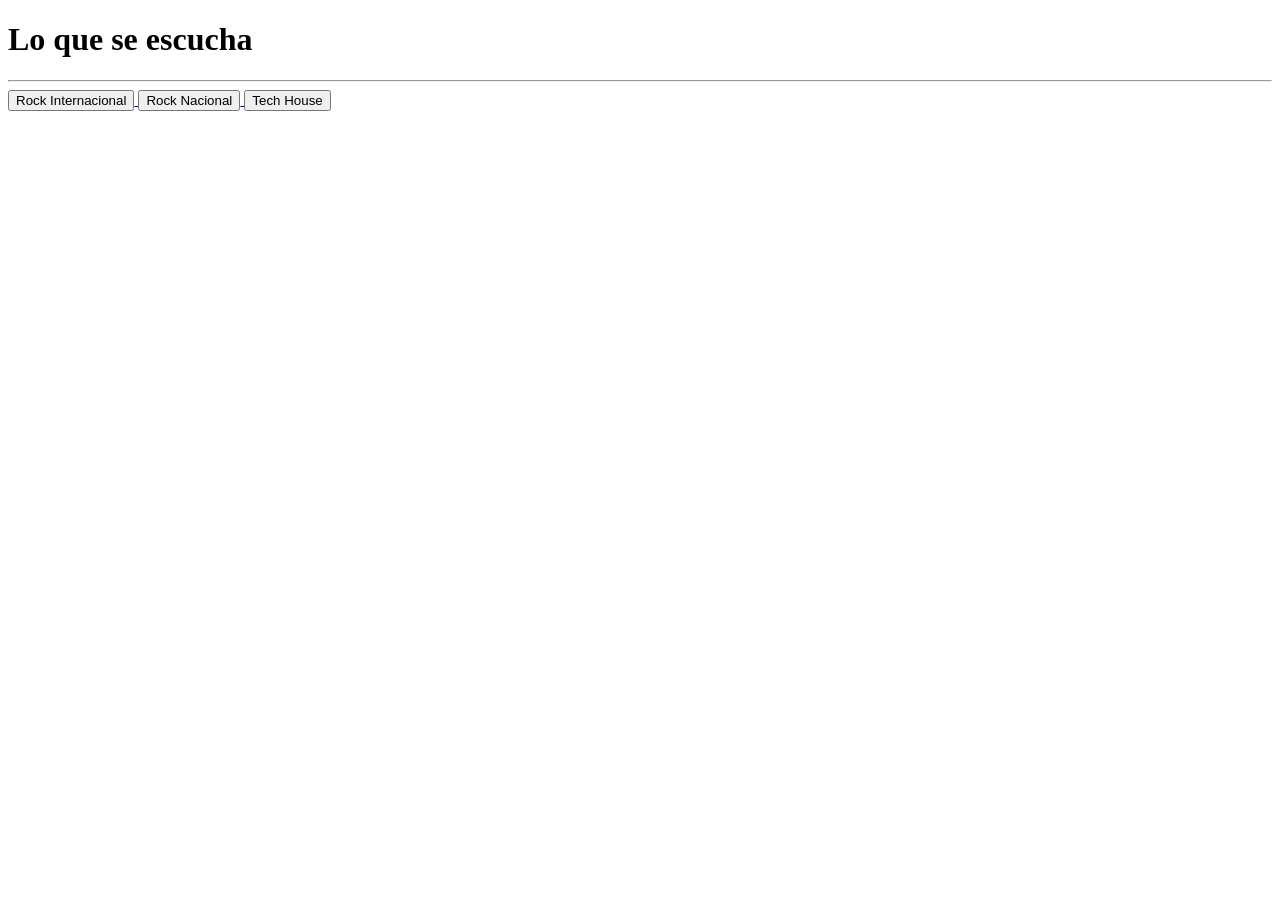
==== index.html @ 46b7289c "commit" ====
<!DOCTYPE html>
<html lang="en">
<head>
    <meta charset="UTF-8">
    <meta name="viewport" content="width=device-width, initial-scale=1.0">
    <title>Document</title>
    <meta name="description" content="“Lo que se escucha” es una página web dedicada a la música y las tendencias musicales más populares. El sitio presenta dos listas principales: una con las canciones más escuchadas de toda la historia y otra con los temas más reproducidos durante el último mes. Su diseño moderno y dinámico permite a los usuarios descubrir éxitos musicales, comparar tendencias y explorar los temas que marcaron diferentes épocas. Es una plataforma ideal para amantes de la música que quieren mantenerse al día con los hits actuales y recordar las canciones más icónicas de todos los tiempos.">
    <meta name="Author" content="Mateo Stuardi">
    <meta name="keywords" content="música, canciones, hits, tendencias musicales, top canciones, canciones populares, streaming musical, éxitos musicales, ranking musical, música del mes, canciones históricas, artistas populares, playlists, novedades musicales, lo más escuchado">
</head>
<body>
    <header>
     <h1>
          Lo que se escucha
    </h1>
    </header>
    <hr>
    <main>
        <section>
      <a href="Rock Internacional.html">
    <button>Rock Internacional</button>
</a>

<a href=".html">
    <button>Rock Nacional</button>
</a>
<a href=".html">
    <button>Tech House</button>
</a>

        </section>
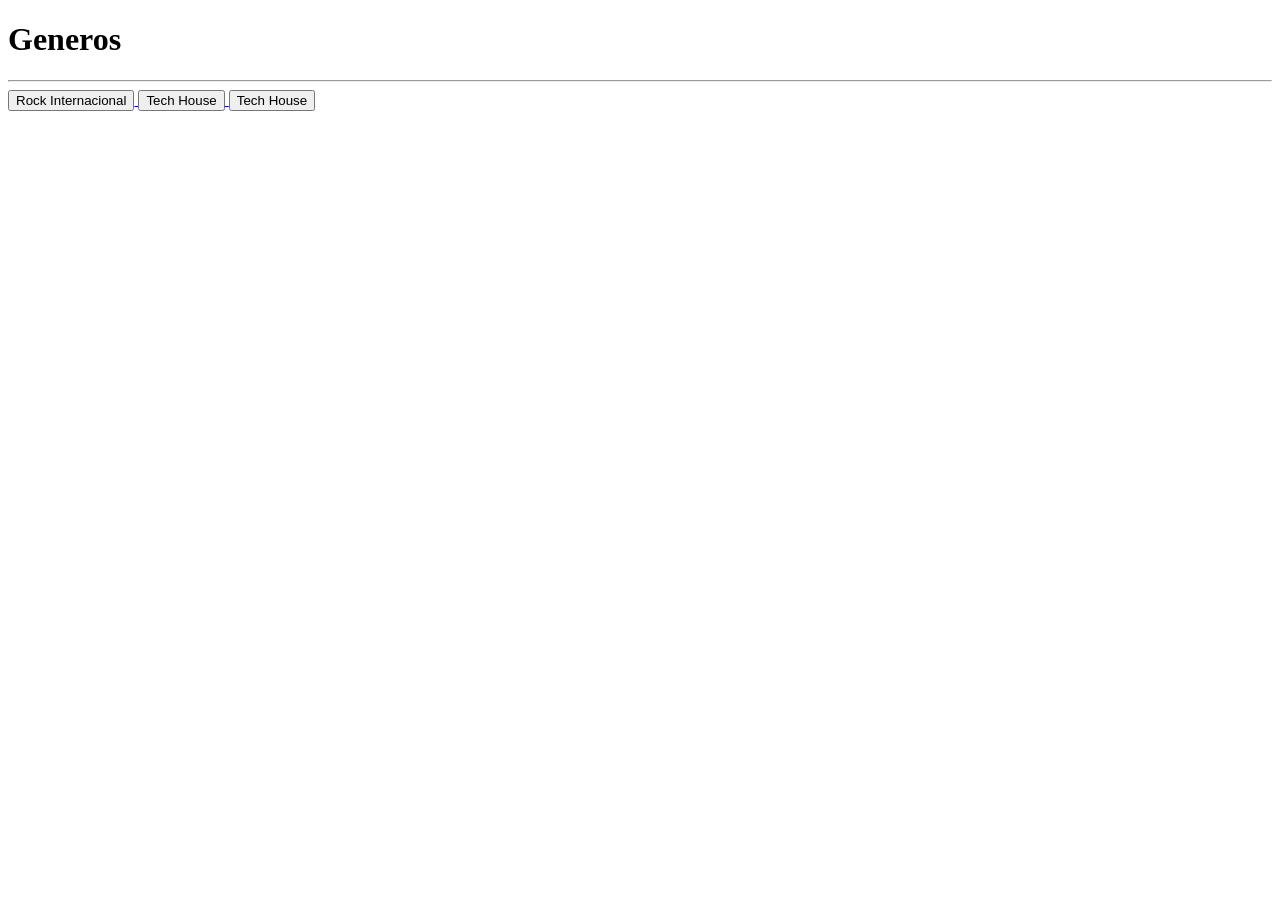
==== commit 1ff39e14: "dfg" ====
--- a/index.html
+++ b/index.html
@@ -11,7 +11,7 @@
 <body>
     <header>
      <h1>
-          Lo que se escucha
+          Generos
     </h1>
     </header>
     <hr>
@@ -21,8 +21,8 @@
     <button>Rock Internacional</button>
 </a>
 
-<a href=".html">
-    <button>Rock Nacional</button>
+<a href="techhouse.html">
+    <button>Tech House</button>
 </a>
 <a href=".html">
     <button>Tech House</button>
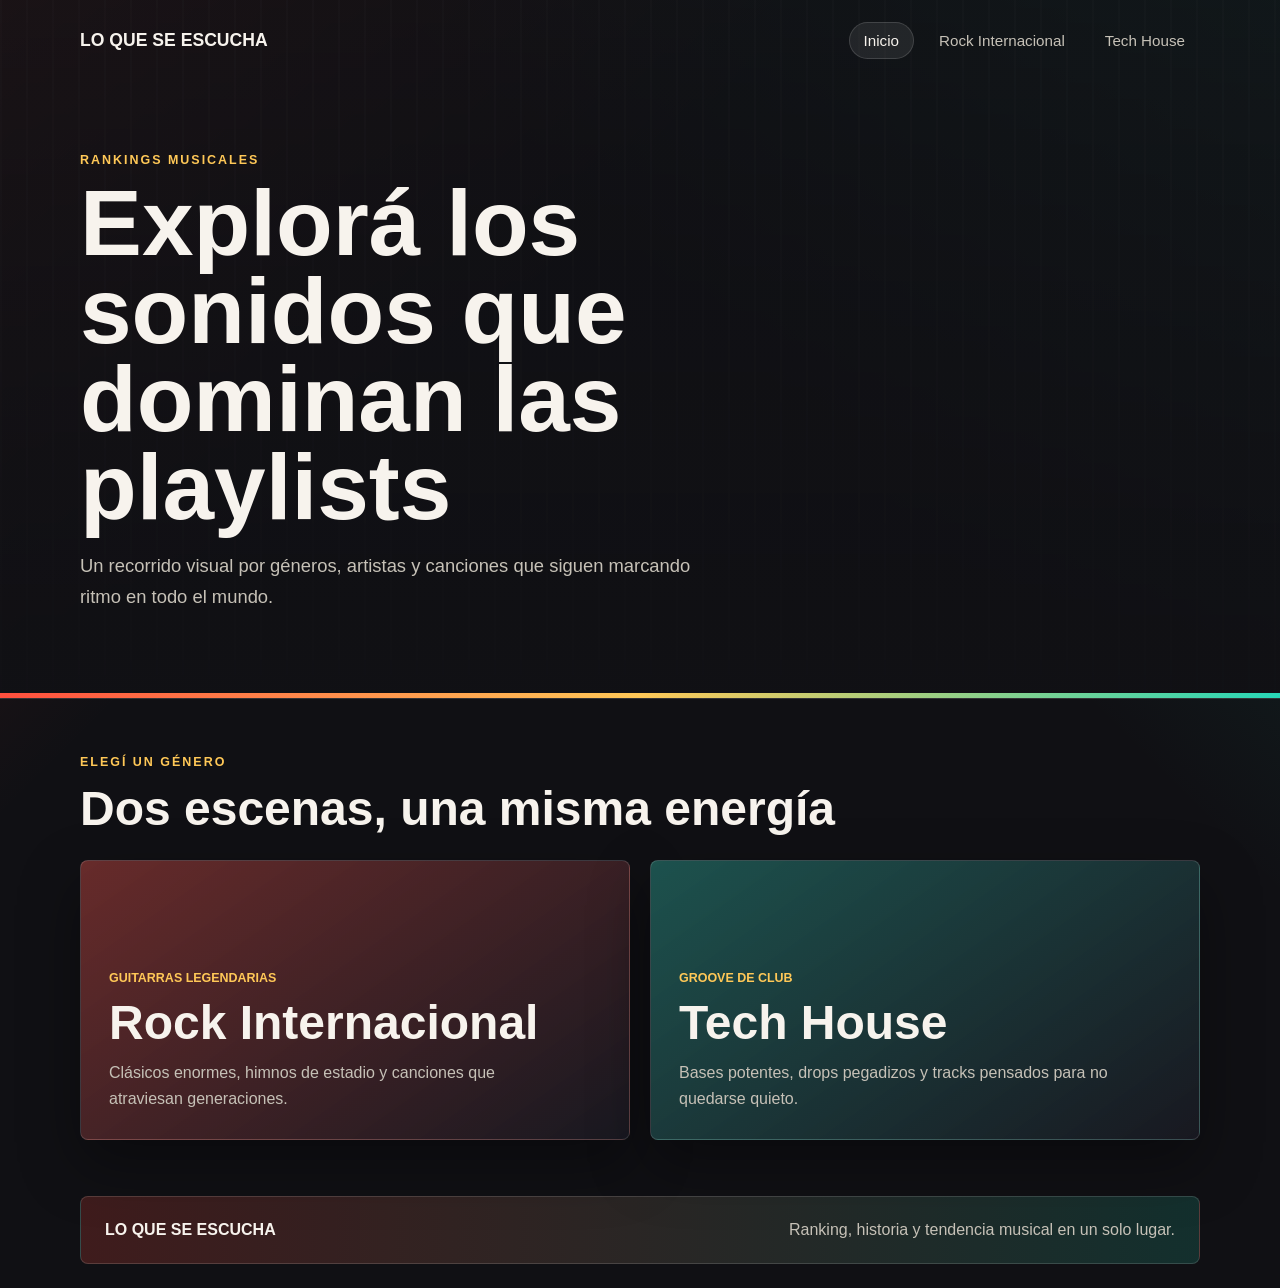
==== commit 064461f9: "gspp" ====
--- a/index.html
+++ b/index.html
@@ -1,32 +1,54 @@
 <!DOCTYPE html>
-<html lang="en">
+<html lang="es">
 <head>
     <meta charset="UTF-8">
     <meta name="viewport" content="width=device-width, initial-scale=1.0">
-    <title>Document</title>
-    <meta name="description" content="“Lo que se escucha” es una página web dedicada a la música y las tendencias musicales más populares. El sitio presenta dos listas principales: una con las canciones más escuchadas de toda la historia y otra con los temas más reproducidos durante el último mes. Su diseño moderno y dinámico permite a los usuarios descubrir éxitos musicales, comparar tendencias y explorar los temas que marcaron diferentes épocas. Es una plataforma ideal para amantes de la música que quieren mantenerse al día con los hits actuales y recordar las canciones más icónicas de todos los tiempos.">
-    <meta name="Author" content="Mateo Stuardi">
-    <meta name="keywords" content="música, canciones, hits, tendencias musicales, top canciones, canciones populares, streaming musical, éxitos musicales, ranking musical, música del mes, canciones históricas, artistas populares, playlists, novedades musicales, lo más escuchado">
+    <title>Lo que se escucha | G&eacute;neros musicales</title>
+    <meta name="description" content="Lo que se escucha es una p&aacute;gina web dedicada a la m&uacute;sica y las tendencias musicales m&aacute;s populares. Explora rankings de rock internacional y tech house.">
+    <meta name="author" content="Mateo Stuardi">
+    <meta name="keywords" content="m&uacute;sica, canciones, hits, tendencias musicales, top canciones, canciones populares, streaming musical, &eacute;xitos musicales, ranking musical, rock internacional, tech house">
+    <link rel="stylesheet" href="styles.css">
 </head>
 <body>
-    <header>
-     <h1>
-          Generos
-    </h1>
+    <header class="site-header">
+        <nav class="nav-bar" aria-label="Navegaci&oacute;n principal">
+            <a class="brand" href="index.html">Lo que se escucha</a>
+            <div class="nav-links">
+                <a class="active" href="index.html">Inicio</a>
+                <a href="Rock Internacional.html">Rock Internacional</a>
+                <a href="techhouse.html">Tech House</a>
+            </div>
+        </nav>
+        <section class="hero">
+            <p class="eyebrow">Rankings musicales</p>
+            <h1>Explor&aacute; los sonidos que dominan las playlists</h1>
+            <p>Un recorrido visual por g&eacute;neros, artistas y canciones que siguen marcando ritmo en todo el mundo.</p>
+        </section>
     </header>
-    <hr>
+
     <main>
-        <section>
-      <a href="Rock Internacional.html">
-    <button>Rock Internacional</button>
-</a>
+        <section class="section-intro">
+            <p class="eyebrow">Eleg&iacute; un g&eacute;nero</p>
+            <h2>Dos escenas, una misma energ&iacute;a</h2>
+        </section>
 
-<a href="techhouse.html">
-    <button>Tech House</button>
-</a>
-<a href=".html">
-    <button>Tech House</button>
-</a>
+        <section class="genre-grid" aria-label="G&eacute;neros disponibles">
+            <a class="genre-card rock-card" href="Rock Internacional.html">
+                <span>Guitarras legendarias</span>
+                <h3>Rock Internacional</h3>
+                <p>Cl&aacute;sicos enormes, himnos de estadio y canciones que atraviesan generaciones.</p>
+            </a>
+            <a class="genre-card house-card" href="techhouse.html">
+                <span>Groove de club</span>
+                <h3>Tech House</h3>
+                <p>Bases potentes, drops pegadizos y tracks pensados para no quedarse quieto.</p>
+            </a>
+        </section>
+    </main>
 
-        </section>
-       +    <footer class="site-footer">
+        <p>Lo que se escucha</p>
+        <span>Ranking, historia y tendencia musical en un solo lugar.</span>
+    </footer>
+</body>
+</html>
--- a/styles.css
+++ b/styles.css
@@ -0,0 +1,350 @@
+:root {
+    --bg: #101014;
+    --panel: #181820;
+    --panel-soft: #20202a;
+    --text: #f7f3ed;
+    --muted: #c6c1b7;
+    --accent: #ff4f3e;
+    --accent-2: #27d7b7;
+    --gold: #ffc857;
+    --border: rgba(255, 255, 255, 0.14);
+    --shadow: 0 24px 60px rgba(0, 0, 0, 0.35);
+}
+
+* {
+    box-sizing: border-box;
+}
+
+body {
+    margin: 0;
+    min-height: 100vh;
+    color: var(--text);
+    font-family: Arial, Helvetica, sans-serif;
+    background:
+        linear-gradient(135deg, rgba(255, 79, 62, 0.18), transparent 32%),
+        linear-gradient(225deg, rgba(39, 215, 183, 0.16), transparent 35%),
+        var(--bg);
+}
+
+a {
+    color: inherit;
+    text-decoration: none;
+}
+
+img {
+    display: block;
+    max-width: 100%;
+}
+
+.site-header {
+    position: relative;
+    overflow: hidden;
+    border-bottom: 1px solid var(--border);
+    background:
+        linear-gradient(rgba(16, 16, 20, 0.78), rgba(16, 16, 20, 0.96)),
+        repeating-linear-gradient(90deg, rgba(255, 255, 255, 0.06) 0 2px, transparent 2px 26px);
+}
+
+.site-header::after {
+    content: "";
+    position: absolute;
+    inset: auto 0 0;
+    height: 5px;
+    background: linear-gradient(90deg, var(--accent), var(--gold), var(--accent-2));
+}
+
+.nav-bar {
+    position: relative;
+    z-index: 1;
+    width: min(1120px, calc(100% - 32px));
+    margin: 0 auto;
+    padding: 22px 0;
+    display: flex;
+    align-items: center;
+    justify-content: space-between;
+    gap: 20px;
+}
+
+.brand {
+    font-size: 1.1rem;
+    font-weight: 800;
+    letter-spacing: 0;
+    text-transform: uppercase;
+}
+
+.nav-links {
+    display: flex;
+    align-items: center;
+    justify-content: flex-end;
+    gap: 10px;
+    flex-wrap: wrap;
+}
+
+.nav-links a {
+    padding: 9px 14px;
+    border: 1px solid transparent;
+    border-radius: 999px;
+    color: var(--muted);
+    font-size: 0.95rem;
+    transition: 0.2s ease;
+}
+
+.nav-links a:hover,
+.nav-links a.active {
+    color: var(--text);
+    border-color: var(--border);
+    background: rgba(255, 255, 255, 0.08);
+}
+
+.hero {
+    position: relative;
+    z-index: 1;
+    width: min(1120px, calc(100% - 32px));
+    margin: 0 auto;
+    padding: 72px 0 86px;
+}
+
+.page-hero {
+    padding-bottom: 64px;
+}
+
+.eyebrow {
+    margin: 0 0 12px;
+    color: var(--gold);
+    font-size: 0.78rem;
+    font-weight: 800;
+    letter-spacing: 0.16em;
+    text-transform: uppercase;
+}
+
+h1,
+h2,
+h3,
+p {
+    margin-top: 0;
+}
+
+h1 {
+    max-width: 820px;
+    margin-bottom: 18px;
+    font-size: clamp(2.5rem, 8vw, 5.8rem);
+    line-height: 0.95;
+}
+
+.hero p:last-child {
+    max-width: 640px;
+    margin-bottom: 0;
+    color: var(--muted);
+    font-size: 1.15rem;
+    line-height: 1.7;
+}
+
+main {
+    width: min(1120px, calc(100% - 32px));
+    margin: 0 auto;
+    padding: 56px 0;
+}
+
+.section-intro {
+    margin-bottom: 24px;
+}
+
+.section-intro h2 {
+    margin-bottom: 0;
+    font-size: clamp(1.8rem, 4vw, 3rem);
+}
+
+.section-intro.compact h2 {
+    font-size: clamp(1.45rem, 3vw, 2rem);
+}
+
+.genre-grid {
+    display: grid;
+    grid-template-columns: repeat(2, minmax(0, 1fr));
+    gap: 20px;
+}
+
+.genre-card {
+    min-height: 280px;
+    padding: 28px;
+    display: flex;
+    flex-direction: column;
+    justify-content: flex-end;
+    border: 1px solid var(--border);
+    border-radius: 8px;
+    background: linear-gradient(145deg, var(--panel), var(--panel-soft));
+    box-shadow: var(--shadow);
+    transition: transform 0.2s ease, border-color 0.2s ease;
+}
+
+.genre-card:hover {
+    transform: translateY(-5px);
+    border-color: rgba(255, 255, 255, 0.34);
+}
+
+.genre-card span {
+    color: var(--gold);
+    font-weight: 800;
+    text-transform: uppercase;
+    font-size: 0.78rem;
+}
+
+.genre-card h3 {
+    margin: 10px 0;
+    font-size: clamp(1.8rem, 5vw, 3rem);
+}
+
+.genre-card p {
+    max-width: 440px;
+    margin-bottom: 0;
+    color: var(--muted);
+    line-height: 1.6;
+}
+
+.rock-card {
+    background:
+        linear-gradient(145deg, rgba(255, 79, 62, 0.34), rgba(24, 24, 32, 0.95)),
+        var(--panel);
+}
+
+.house-card {
+    background:
+        linear-gradient(145deg, rgba(39, 215, 183, 0.3), rgba(24, 24, 32, 0.95)),
+        var(--panel);
+}
+
+.content-layout {
+    display: grid;
+    grid-template-columns: minmax(220px, 0.85fr) minmax(0, 1.4fr);
+    gap: 28px;
+    align-items: start;
+}
+
+.feature-media {
+    margin: 0;
+    position: sticky;
+    top: 24px;
+    overflow: hidden;
+    border: 1px solid var(--border);
+    border-radius: 8px;
+    background: var(--panel);
+    box-shadow: var(--shadow);
+}
+
+.feature-media img {
+    width: 100%;
+    height: min(560px, 70vh);
+    object-fit: cover;
+}
+
+.ranking-panel {
+    overflow: hidden;
+    border: 1px solid var(--border);
+    border-radius: 8px;
+    background: rgba(24, 24, 32, 0.86);
+    box-shadow: var(--shadow);
+}
+
+.ranking-panel .section-intro {
+    padding: 24px 24px 0;
+}
+
+table {
+    width: 100%;
+    border-collapse: collapse;
+}
+
+th,
+td {
+    padding: 16px 20px;
+    text-align: left;
+    border-top: 1px solid var(--border);
+    line-height: 1.45;
+}
+
+th {
+    color: var(--gold);
+    font-size: 0.82rem;
+    letter-spacing: 0.08em;
+    text-transform: uppercase;
+    background: rgba(255, 255, 255, 0.05);
+}
+
+td:last-child,
+th:last-child {
+    text-align: right;
+    white-space: nowrap;
+}
+
+tbody tr:nth-child(even) {
+    background: rgba(255, 255, 255, 0.035);
+}
+
+tbody tr:hover {
+    background: rgba(255, 255, 255, 0.08);
+}
+
+.site-footer {
+    width: min(1120px, calc(100% - 32px));
+    margin: 0 auto 24px;
+    padding: 24px;
+    display: flex;
+    align-items: center;
+    justify-content: space-between;
+    gap: 16px;
+    border: 1px solid var(--border);
+    border-radius: 8px;
+    background: linear-gradient(90deg, rgba(255, 79, 62, 0.2), rgba(39, 215, 183, 0.16));
+}
+
+.site-footer p {
+    margin: 0;
+    font-weight: 800;
+    text-transform: uppercase;
+}
+
+.site-footer span {
+    color: var(--muted);
+    text-align: right;
+}
+
+@media (max-width: 760px) {
+    .nav-bar,
+    .site-footer {
+        align-items: flex-start;
+        flex-direction: column;
+    }
+
+    .nav-links {
+        justify-content: flex-start;
+    }
+
+    .hero {
+        padding: 50px 0 64px;
+    }
+
+    .genre-grid,
+    .content-layout {
+        grid-template-columns: 1fr;
+    }
+
+    .feature-media {
+        position: static;
+    }
+
+    .feature-media img {
+        height: 320px;
+    }
+
+    .ranking-panel {
+        overflow-x: auto;
+    }
+
+    table {
+        min-width: 620px;
+    }
+
+    .site-footer span {
+        text-align: left;
+    }
+}
